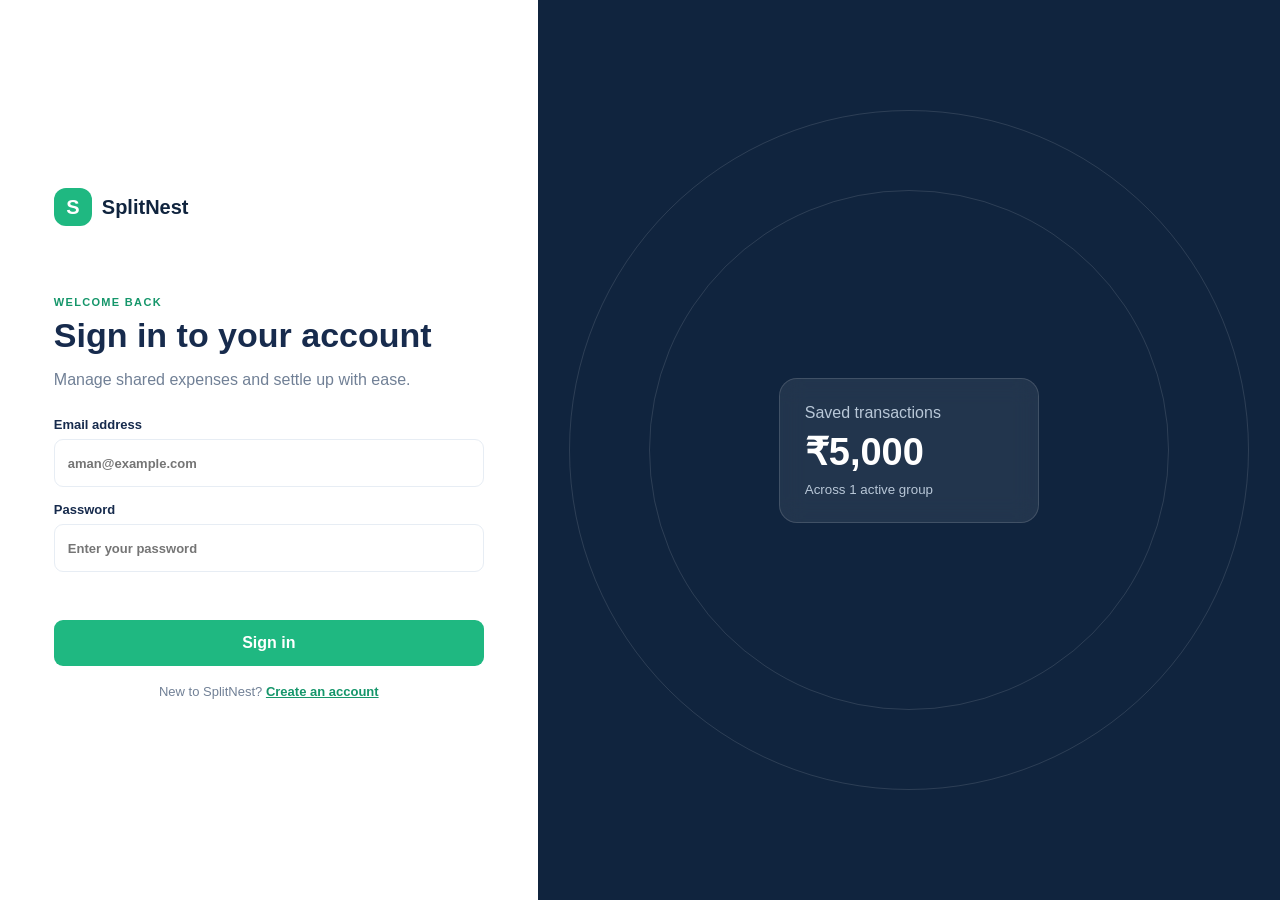
==== login.html @ f11fb9b0 "HTML Files" ====
<!doctype html>
<html lang="en">
<head>
  <meta charset="UTF-8"><meta name="viewport" content="width=device-width, initial-scale=1.0">
  <title>Login - SplitNest</title>
  <link rel="stylesheet" href="css/style.css">
</head>
<body class="auth-page">
  <main class="auth-card">
    <a class="brand auth-brand" href="login.html"><span class="brand-mark">S</span><span>SplitNest</span></a>
    <div class="auth-copy"><p class="eyebrow">Welcome back</p><h1>Sign in to your account</h1><p>Manage shared expenses and settle up with ease.</p></div>
    <form id="loginForm" novalidate>
      <label>Email address<input type="email" id="loginEmail" placeholder="aman@example.com" required></label>
      <label>Password<input type="password" id="loginPassword" placeholder="Enter your password" required></label>
      <p class="form-error" id="loginError"></p>
      <button class="btn btn-primary btn-full" type="submit">Sign in</button>
    </form>
    <p class="auth-switch">New to SplitNest? <a href="register.html">Create an account</a></p>
  </main>
  <aside class="auth-art">
    <div class="auth-art-inner"><span class="auth-orbit orbit-one"></span><span class="auth-orbit orbit-two"></span><div class="auth-stat"><span>Saved transactions</span><strong>₹5,000</strong><small>Across 1 active group</small></div></div>
  </aside>
  <script src="js/storage.js"></script>
  <script src="js/auth.js"></script>
</body>
</html>
---- css/style.css ----
:root{--navy:#10243e;--navy-2:#17395b;--green:#1fb881;--green-dark:#15966a;--bg:#f4f7fb;--card:#fff;--text:#172b4d;--muted:#718096;--border:#e7edf4;--danger:#dc5a67;--amber:#edb84a;--shadow:0 10px 30px rgba(24,48,82,.08)}
*{box-sizing:border-box}body{margin:0;font-family:"DM Sans",sans-serif;color:var(--text);background:var(--bg)}button,input,select,textarea{font:inherit}button,a{cursor:pointer}.app-shell{min-height:100vh}.sidebar{position:fixed;inset:0 auto 0 0;width:248px;background:var(--navy);color:#fff;padding:26px 18px;z-index:30;transition:.25s}.brand{display:flex;align-items:center;gap:10px;font-family:Manrope,sans-serif;font-weight:800;font-size:20px}.brand-mark{display:grid;place-items:center;width:38px;height:38px;border-radius:12px;background:var(--green);color:#fff}.side-nav{margin-top:34px}.nav-item{width:100%;border:0;background:transparent;color:#bac8d8;padding:11px 12px;border-radius:10px;display:flex;align-items:center;gap:12px;text-align:left;font-weight:600;margin:3px 0}.nav-item:hover,.nav-item.active{background:rgba(31,184,129,.14);color:#fff}.nav-item.active{box-shadow:inset 3px 0 var(--green)}.nav-icon{width:22px;text-align:center}.logout-btn{position:absolute;bottom:24px}.main-shell{margin-left:248px;min-height:100vh}.topbar{height:92px;background:rgba(255,255,255,.96);border-bottom:1px solid var(--border);display:flex;align-items:center;gap:18px;padding:0 34px}.topbar h1{font-family:Manrope,sans-serif;margin:2px 0 0;font-size:25px}.eyebrow{color:var(--green-dark);text-transform:uppercase;font-size:11px;font-weight:800;letter-spacing:.12em;margin:0}.topbar-actions{margin-left:auto;display:flex;align-items:center;gap:10px}.icon-btn,.menu-btn{border:1px solid var(--border);background:#fff;width:40px;height:40px;border-radius:10px;color:var(--text)}.menu-btn{display:none}.profile-chip{border:0;background:transparent;display:flex;align-items:center;gap:9px;color:var(--text);font-weight:700}.avatar{display:grid;place-items:center;width:38px;height:38px;border-radius:50%;background:#dff7ed;color:var(--green-dark);font-weight:800}.content{padding:28px 34px 40px}.sidebar-close{display:none}.card{background:var(--card);border:1px solid var(--border);border-radius:16px;box-shadow:var(--shadow)}.page-grid{display:grid;gap:20px}.stats-grid{display:grid;grid-template-columns:repeat(4,minmax(0,1fr));gap:16px}.stat-card{padding:20px}.stat-head{display:flex;justify-content:space-between;align-items:center;color:var(--muted);font-size:13px}.stat-icon{width:38px;height:38px;display:grid;place-items:center;border-radius:11px;background:#edf8f4;color:var(--green-dark)}.stat-card strong{display:block;font-family:Manrope,sans-serif;font-size:25px;margin-top:13px}.stat-card small{color:var(--muted)}.positive{color:var(--green-dark)!important}.negative{color:var(--danger)!important}.section-grid{display:grid;grid-template-columns:minmax(0,1.7fr) minmax(280px,.8fr);gap:20px}.panel{padding:20px}.panel-header{display:flex;align-items:center;justify-content:space-between;margin-bottom:14px}.panel-header h2{font-size:17px;margin:0}.btn{border:0;border-radius:9px;padding:10px 14px;font-weight:700}.btn-primary{background:var(--green);color:#fff}.btn-primary:hover{background:var(--green-dark)}.btn-secondary{background:#edf3fa;color:var(--navy)}.btn-danger{background:#fdecef;color:var(--danger)}.btn-small{padding:7px 10px;font-size:12px}.btn-full{width:100%;height:46px}.quick-actions{display:grid;grid-template-columns:repeat(2,1fr);gap:10px}.quick-action{border:1px solid var(--border);background:#fbfdff;border-radius:12px;padding:13px;text-align:left}.quick-action strong{display:block;font-size:13px}.quick-action span{display:grid;place-items:center;width:32px;height:32px;border-radius:9px;background:#edf8f4;color:var(--green-dark);margin-bottom:9px}.table-wrap{overflow-x:auto}.data-table{width:100%;border-collapse:collapse}.data-table th{text-align:left;color:var(--muted);font-size:12px;padding:10px;border-bottom:1px solid var(--border)}.data-table td{padding:13px 10px;border-bottom:1px solid var(--border);font-size:13px}.data-table tr:last-child td{border-bottom:0}.badge{display:inline-block;padding:5px 8px;border-radius:20px;font-size:11px;font-weight:800;background:#edf3fa;color:var(--navy)}.badge.green{background:#dff7ed;color:var(--green-dark)}.badge.red{background:#fdecef;color:var(--danger)}.empty-state{text-align:center;padding:38px 20px;color:var(--muted)}.empty-state strong{display:block;color:var(--text);margin-bottom:5px}.toolbar{display:flex;justify-content:space-between;gap:12px;margin-bottom:16px}.search-input,.field input,.field select,.field textarea{width:100%;border:1px solid var(--border);border-radius:9px;background:#fff;color:var(--text);padding:11px 12px;outline:none}.search-input:focus,.field input:focus,.field select:focus,.field textarea:focus{border-color:var(--green);box-shadow:0 0 0 3px rgba(31,184,129,.1)}.search-input{max-width:280px}.group-grid{display:grid;grid-template-columns:repeat(3,minmax(0,1fr));gap:16px}.group-card{padding:18px}.group-card-head{display:flex;justify-content:space-between}.group-card h3{margin:8px 0 4px}.group-card p{color:var(--muted);font-size:13px}.member-row,.balance-row,.transaction-row{display:flex;align-items:center;justify-content:space-between;padding:10px 0;border-bottom:1px solid var(--border)}.member-row:last-child,.balance-row:last-child,.transaction-row:last-child{border:0}.person{display:flex;align-items:center;gap:9px}.person .avatar{width:34px;height:34px}.form-grid{display:grid;grid-template-columns:repeat(2,minmax(0,1fr));gap:14px}.field{display:block}.field.full{grid-column:1/-1}.field>span{display:block;font-size:12px;font-weight:700;margin-bottom:7px}.field textarea{min-height:86px;resize:vertical}.split-list{display:grid;gap:8px}.split-row{display:grid;grid-template-columns:1fr 130px;align-items:center;gap:12px}.split-row label{font-size:13px}.modal-backdrop{position:fixed;inset:0;background:rgba(10,29,51,.48);z-index:50;display:grid;place-items:center;padding:18px}.modal-backdrop[hidden]{display:none}.modal{width:min(620px,100%);max-height:90vh;overflow:auto;background:#fff;border-radius:16px;box-shadow:0 30px 80px rgba(10,29,51,.25)}.modal-header{display:flex;justify-content:space-between;align-items:center;padding:18px 20px;border-bottom:1px solid var(--border)}.modal-header h2{margin:0;font-size:20px}.modal-body{padding:20px}.toast-stack{position:fixed;right:20px;bottom:20px;z-index:80}.toast{background:var(--navy);color:#fff;padding:12px 16px;border-radius:10px;margin-top:8px;box-shadow:var(--shadow)}.auth-page{min-height:100vh;display:grid;grid-template-columns:minmax(420px,42%) 1fr;background:#fff}.auth-card{width:min(430px,calc(100% - 48px));margin:auto}.auth-brand{text-decoration:none;color:var(--navy);margin-bottom:70px}.auth-copy h1{font-family:Manrope,sans-serif;font-size:34px;margin:8px 0}.auth-copy>p:last-child{color:var(--muted);margin-bottom:28px}.auth-card form label{display:block;font-weight:700;font-size:13px;margin:15px 0}.auth-card form input{width:100%;height:48px;border:1px solid var(--border);border-radius:9px;padding:0 13px;margin-top:7px}.form-error{min-height:20px;color:var(--danger);font-size:13px}.auth-switch{text-align:center;color:var(--muted);font-size:13px;margin-top:18px}.auth-switch a{color:var(--green-dark);font-weight:700}.auth-art{background:var(--navy);position:relative;overflow:hidden}.auth-art-inner{height:100%;display:grid;place-items:center}.auth-orbit{position:absolute;border:1px solid rgba(255,255,255,.12);border-radius:50%}.orbit-one{width:520px;height:520px}.orbit-two{width:680px;height:680px}.auth-stat{position:relative;width:260px;padding:25px;border:1px solid rgba(255,255,255,.14);border-radius:18px;background:rgba(255,255,255,.08);color:#fff;backdrop-filter:blur(12px)}.auth-stat span,.auth-stat small{display:block;color:#b9c8d8}.auth-stat strong{display:block;font-family:Manrope,sans-serif;font-size:38px;margin:8px 0}.chart-wrap{height:300px}.dark{--bg:#0d1927;--card:#132438;--text:#edf4fa;--muted:#9eafc2;--border:#26384d;--shadow:none}.dark .topbar,.dark .icon-btn,.dark .search-input,.dark .field input,.dark .field select,.dark .field textarea{background:var(--card);color:var(--text)}.dark .quick-action{background:#10243a}.dark .btn-secondary{background:#203650;color:#fff}
@media(max-width:1100px){.stats-grid{grid-template-columns:repeat(2,1fr)}.section-grid{grid-template-columns:1fr}.group-grid{grid-template-columns:repeat(2,1fr)}}
@media(max-width:760px){.sidebar{transform:translateX(-100%)}.sidebar.open{transform:translateX(0)}.sidebar-close{display:block;position:absolute;right:12px;top:12px;border:0;background:transparent;color:#fff;font-size:26px}.main-shell{margin-left:0}.topbar{height:76px;padding:0 16px}.topbar h1{font-size:20px}.menu-btn{display:block}.profile-chip>span:last-child{display:none}.content{padding:20px 16px}.stats-grid,.group-grid{grid-template-columns:1fr}.form-grid{grid-template-columns:1fr}.field.full{grid-column:auto}.toolbar{flex-direction:column}.search-input{max-width:none}.auth-page{grid-template-columns:1fr}.auth-art{display:none}.auth-card{width:calc(100% - 40px)}.auth-brand{margin-bottom:38px}.auth-copy h1{font-size:28px}.quick-actions{grid-template-columns:1fr 1fr}.chart-wrap{height:250px}}
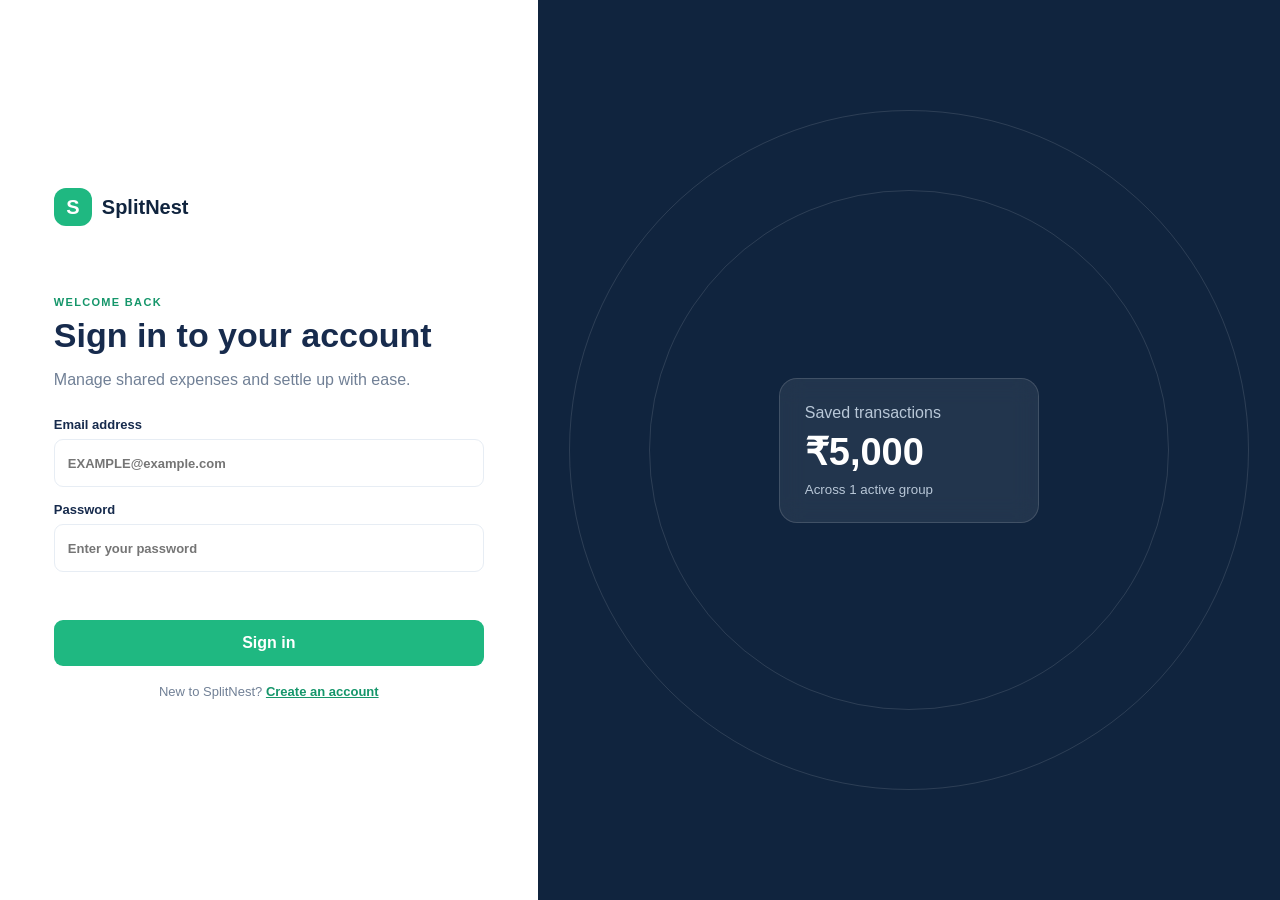
==== commit ef636b64: "Final Touch" ====
--- a/login.html
+++ b/login.html
@@ -10,7 +10,7 @@
     <a class="brand auth-brand" href="login.html"><span class="brand-mark">S</span><span>SplitNest</span></a>
     <div class="auth-copy"><p class="eyebrow">Welcome back</p><h1>Sign in to your account</h1><p>Manage shared expenses and settle up with ease.</p></div>
     <form id="loginForm" novalidate>
-      <label>Email address<input type="email" id="loginEmail" placeholder="aman@example.com" required></label>
+      <label>Email address<input type="email" id="loginEmail" placeholder="EXAMPLE@example.com" required></label>
       <label>Password<input type="password" id="loginPassword" placeholder="Enter your password" required></label>
       <p class="form-error" id="loginError"></p>
       <button class="btn btn-primary btn-full" type="submit">Sign in</button>
